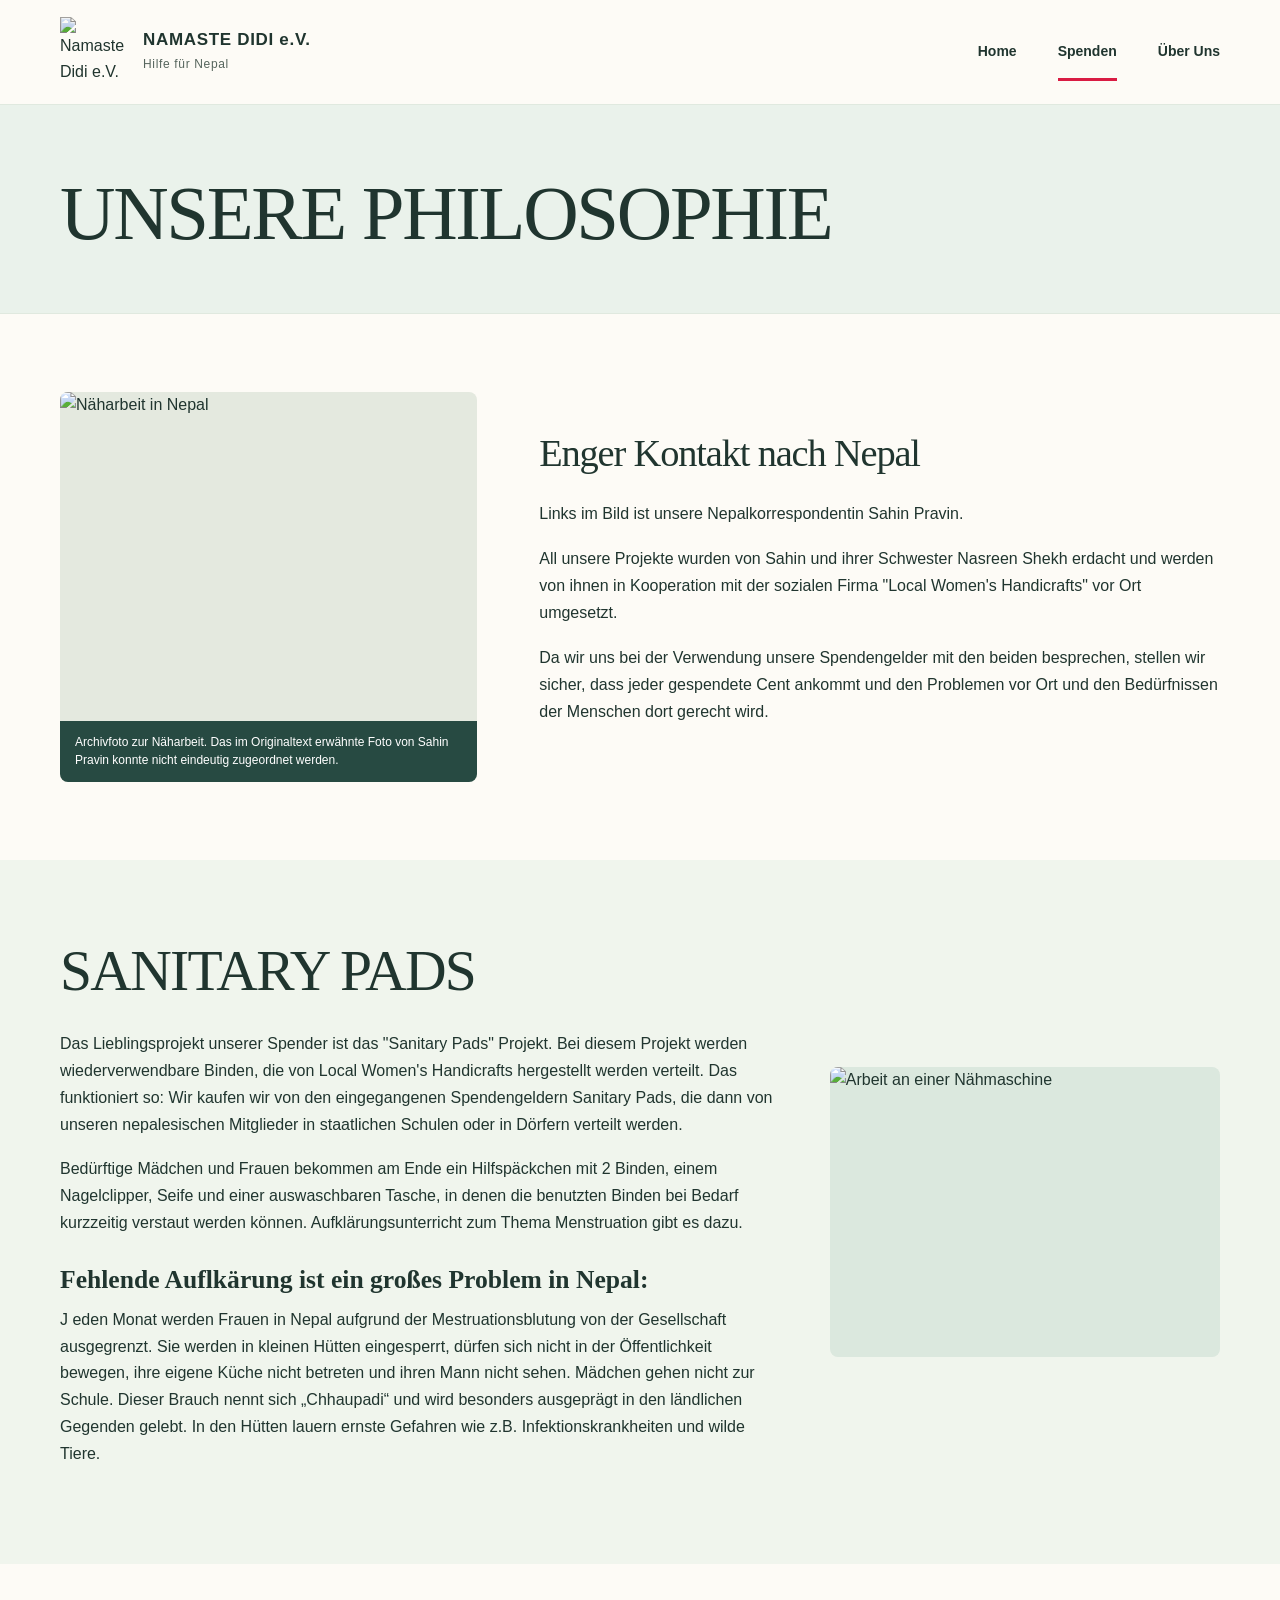
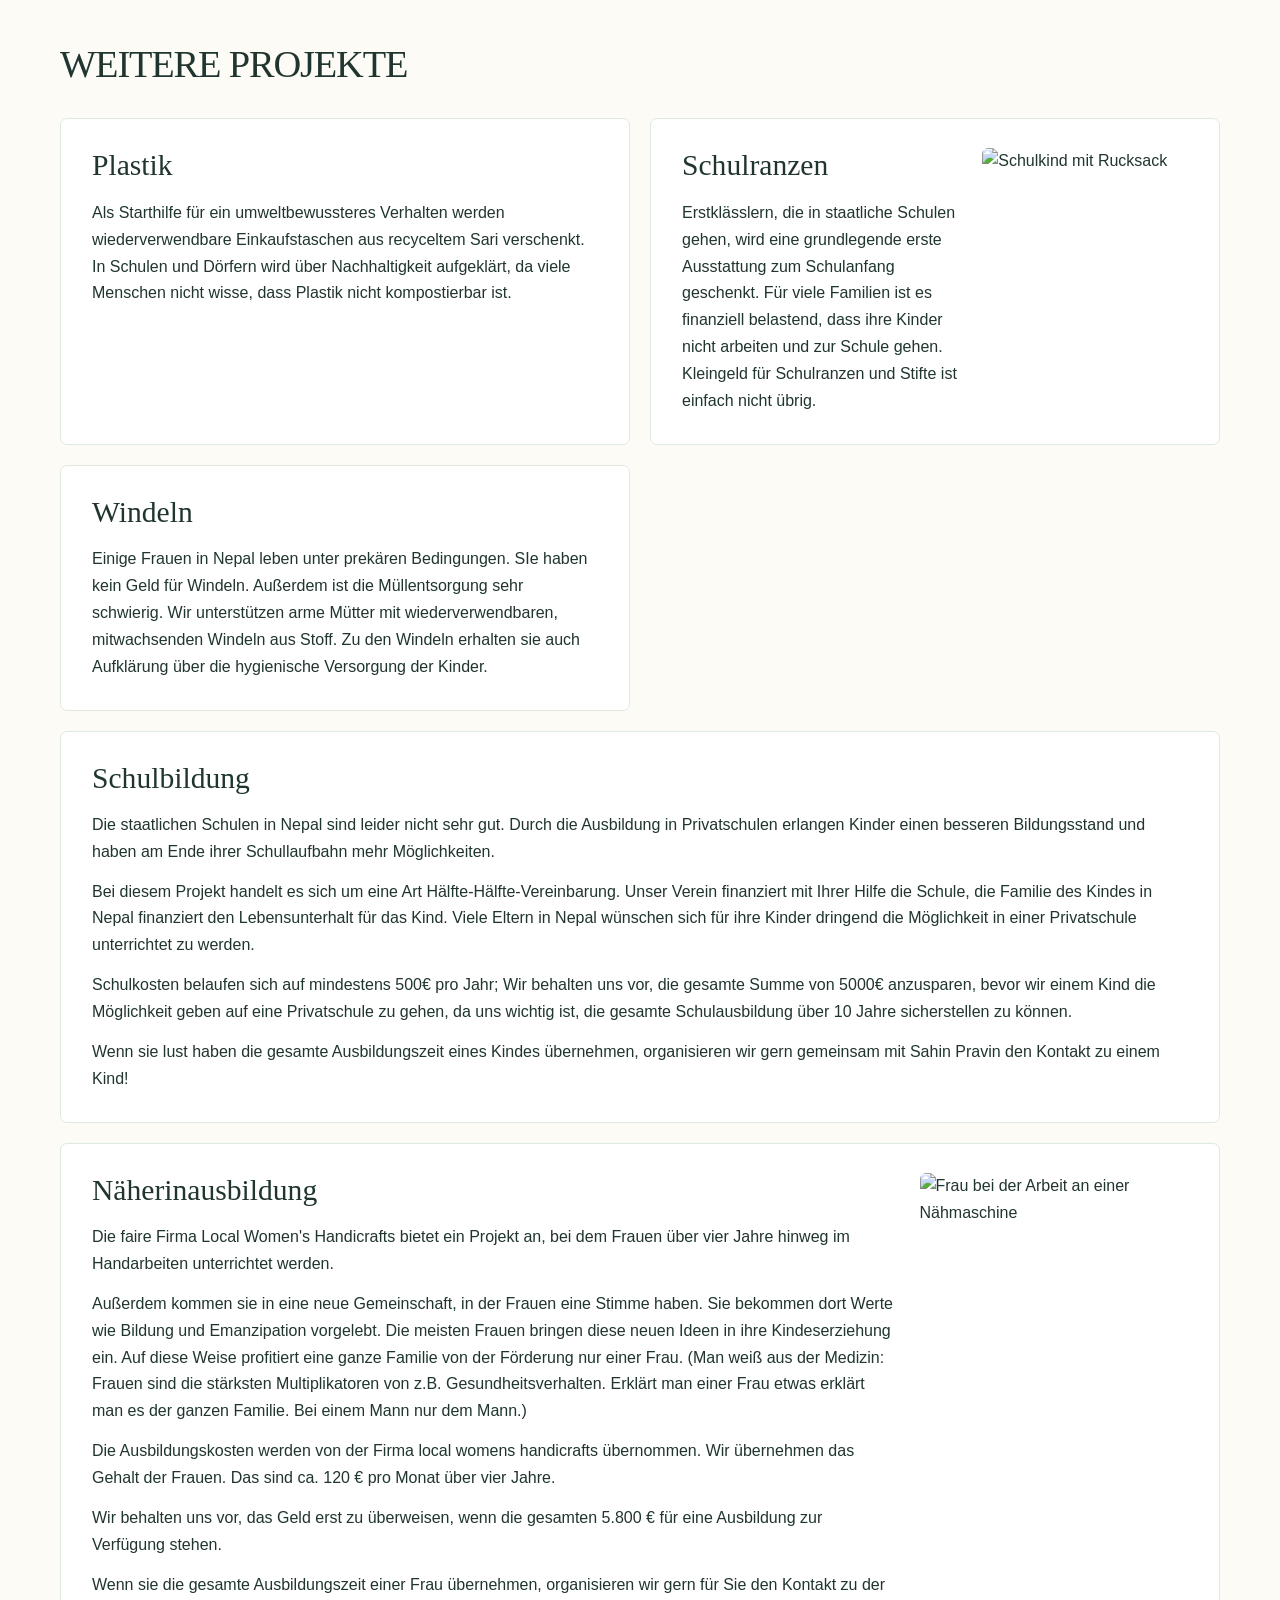
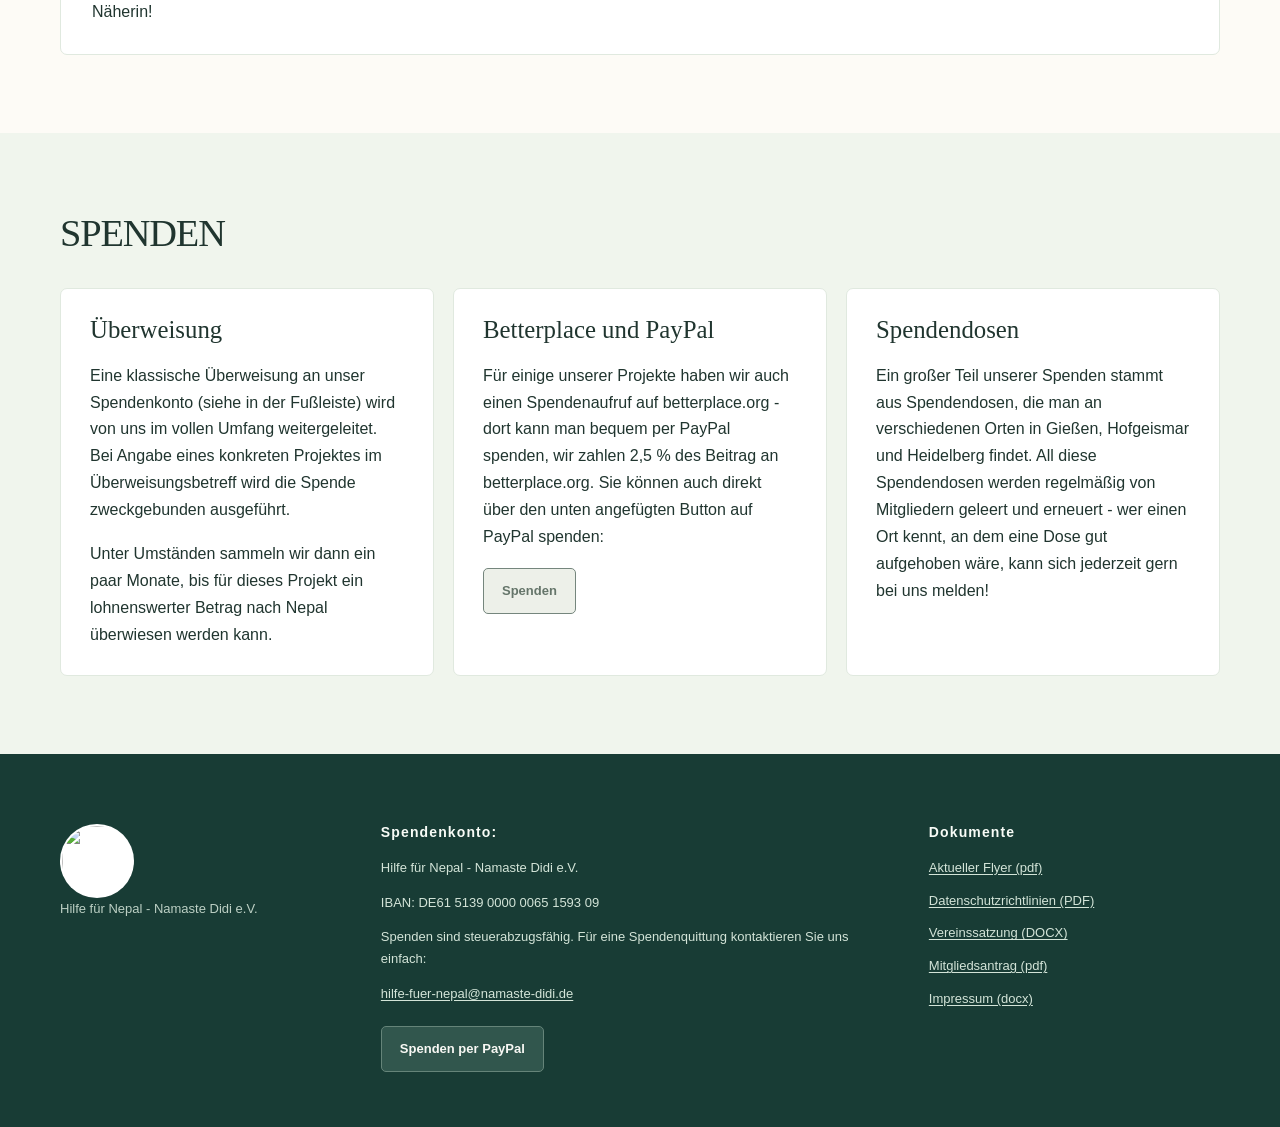
==== projekte.html @ cecbb844 "Add files via upload" ====
<!DOCTYPE html>

<html lang="de">
<head><meta charset="utf-8"/><meta content="width=device-width, initial-scale=1" name="viewport"/>
<title>Spenden – Namaste Didi e.V.</title>
<meta content="Hilfe für Nepal – Namaste Didi e.V." name="description"/>
<link href="assets/logo.png" rel="icon" type="image/png"/>
<link href="styles.css" rel="stylesheet"/>
</head><body>
<a class="skip" href="#inhalt">Zum Inhalt springen</a>

<header class="header"><div class="wrap header-inner">
<a class="brand" href="index.html"><img alt="Namaste Didi e.V. – Hilfe für Nepal" height="70" src="assets/logo.png" width="70"/><span><strong>NAMASTE DIDI e.V.</strong><small>Hilfe für Nepal</small></span></a>
<nav aria-label="Hauptnavigation" class="nav"><a href="index.html">Home</a><a aria-current="page" href="projekte.html">Spenden</a><a href="wir.html">Über Uns</a></nav>
<details class="mobile-nav"><summary>Menü <span aria-hidden="true">☰</span></summary><nav aria-label="Hauptnavigation"><a href="index.html">Home</a><a aria-current="page" href="projekte.html">Spenden</a><a href="wir.html">Über Uns</a></nav></details>
</div></header>
<main id="inhalt">
<section class="page-heading"><div class="wrap"><h1>UNSERE PHILOSOPHIE</h1></div></section>
<section class="section"><div class="wrap project-philosophy"><figure class="philosophy-image"><img alt="Näharbeit in Nepal" height="374" src="assets/naeherin-1.webp" width="403"/><figcaption class="editorial-photo-note">Archivfoto zur Näharbeit. Das im Originaltext erwähnte Foto von Sahin Pravin konnte nicht eindeutig zugeordnet werden.</figcaption></figure><div class="prose"><h2>Enger Kontakt nach Nepal</h2>
<p>Links im Bild ist unsere Nepalkorrespondentin Sahin Pravin.</p>
<p>All unsere Projekte wurden von Sahin und ihrer Schwester Nasreen Shekh erdacht und werden von ihnen in Kooperation mit der sozialen Firma "Local Women's Handicrafts" vor Ort umgesetzt.</p>
<p>Da wir uns bei der Verwendung unsere Spendengelder mit den beiden besprechen, stellen wir sicher, dass jeder gespendete Cent ankommt und den Problemen vor Ort und den Bedürfnissen der Menschen dort gerecht wird.</p></div></div></section>
<section class="section soft"><div class="wrap"><div class="project-feature"><div class="project-feature-text prose"><h2>SANITARY PADS</h2>
<p>Das Lieblingsprojekt unserer Spender ist das "Sanitary Pads" Projekt. Bei diesem Projekt werden wiederverwendbare Binden, die von Local Women's Handicrafts hergestellt werden verteilt. Das funktioniert so: Wir kaufen wir von den eingegangenen Spendengeldern Sanitary Pads, die dann von unseren nepalesischen Mitglieder in staatlichen Schulen oder in Dörfern verteilt werden.</p>
<p>Bedürftige Mädchen und Frauen bekommen am Ende ein Hilfspäckchen mit 2 Binden, einem Nagelclipper, Seife und einer auswaschbaren Tasche, in denen die benutzten Binden bei Bedarf kurzzeitig verstaut werden können. Aufklärungsunterricht zum Thema Menstruation gibt es dazu.</p>
<h3>Fehlende Auflkärung ist ein großes Problem in Nepal:</h3><p>J eden Monat werden Frauen in Nepal aufgrund der Mestruationsblutung von der Gesellschaft ausgegrenzt. Sie werden in kleinen Hütten eingesperrt, dürfen sich nicht in der Öffentlichkeit bewegen, ihre eigene Küche nicht betreten und ihren Mann nicht sehen. Mädchen gehen nicht zur Schule. Dieser Brauch nennt sich „Chhaupadi“ und wird besonders ausgeprägt in den ländlichen Gegenden gelebt. In den Hütten lauern ernste Gefahren wie z.B. Infektionskrankheiten und wilde Tiere.</p></div>
<figure class="project-feature-photo"><img alt="Arbeit an einer Nähmaschine" loading="lazy" src="assets/naeherin-2.webp"/></figure></div></div></section>
<section class="section"><div class="wrap"><h2 class="section-title">WEITERE PROJEKTE</h2>
<div class="projects-list"><article class="project-card"><h3>Plastik</h3><p>Als Starthilfe für ein umweltbewussteres Verhalten werden wiederverwendbare Einkaufstaschen aus recyceltem Sari verschenkt. In Schulen und Dörfern wird über Nachhaltigkeit aufgeklärt, da viele Menschen nicht wisse, dass Plastik nicht kompostierbar ist.</p></article>
<article class="project-card with-image"><div><h3>Schulranzen</h3><p>Erstklässlern, die in staatliche Schulen gehen, wird eine grundlegende erste Ausstattung zum Schulanfang geschenkt. Für viele Familien ist es finanziell belastend, dass ihre Kinder nicht arbeiten und zur Schule gehen. Kleingeld für Schulranzen und Stifte ist einfach nicht übrig.</p></div><img alt="Schulkind mit Rucksack" loading="lazy" src="assets/schulranzen.webp"/></article>
<article class="project-card"><h3>Windeln</h3><p>Einige Frauen in Nepal leben unter prekären Bedingungen. SIe haben kein Geld für Windeln. Außerdem ist die Müllentsorgung sehr schwierig. Wir unterstützen arme Mütter mit wiederverwendbaren, mitwachsenden Windeln aus Stoff. Zu den Windeln erhalten sie auch Aufklärung über die hygienische Versorgung der Kinder.</p></article>
<article class="project-card"><h3>Schulbildung</h3><p>Die staatlichen Schulen in Nepal sind leider nicht sehr gut. Durch die Ausbildung in Privatschulen erlangen Kinder einen besseren Bildungsstand und haben am Ende ihrer Schullaufbahn mehr Möglichkeiten.</p>
<p>Bei diesem Projekt handelt es sich um eine Art Hälfte-Hälfte-Vereinbarung. Unser Verein finanziert mit Ihrer Hilfe die Schule, die Familie des Kindes in Nepal finanziert den Lebensunterhalt für das Kind. Viele Eltern in Nepal wünschen sich für ihre Kinder dringend die Möglichkeit in einer Privatschule unterrichtet zu werden.</p>
<p>Schulkosten belaufen sich auf mindestens 500€ pro Jahr; Wir behalten uns vor, die gesamte Summe von 5000€ anzusparen, bevor wir einem Kind die Möglichkeit geben auf eine Privatschule zu gehen, da uns wichtig ist, die gesamte Schulausbildung über 10 Jahre sicherstellen zu können.</p>
<p>Wenn sie lust haben die gesamte Ausbildungszeit eines Kindes übernehmen, organisieren wir gern gemeinsam mit Sahin Pravin den Kontakt zu einem Kind!</p></article>
<article class="project-card with-image"><div><h3>Näherinausbildung</h3><p>Die faire Firma Local Women's Handicrafts bietet ein Projekt an, bei dem Frauen über vier Jahre hinweg im Handarbeiten unterrichtet werden.</p><p>Außerdem kommen sie in eine neue Gemeinschaft, in der Frauen eine Stimme haben. Sie bekommen dort Werte wie Bildung und Emanzipation vorgelebt. Die meisten Frauen bringen diese neuen Ideen in ihre Kindeserziehung ein. Auf diese Weise profitiert eine ganze Familie von der Förderung nur einer Frau. (Man weiß aus der Medizin: Frauen sind die stärksten Multiplikatoren von z.B. Gesundheitsverhalten. Erklärt man einer Frau etwas erklärt man es der ganzen Familie. Bei einem Mann nur dem Mann.)</p><p>Die Ausbildungskosten werden von der Firma local womens handicrafts übernommen. Wir übernehmen das Gehalt der Frauen. Das sind ca. 120 € pro Monat über vier Jahre.</p>
<p>Wir behalten uns vor, das Geld erst zu überweisen, wenn die gesamten 5.800 € für eine Ausbildung zur Verfügung stehen.</p>
<p>Wenn sie die gesamte Ausbildungszeit einer Frau übernehmen, organisieren wir gern für Sie den Kontakt zu der Näherin!</p></div><img alt="Frau bei der Arbeit an einer Nähmaschine" loading="lazy" src="assets/naeherin-1.webp"/></article>
</div></div></section>
<section class="section soft" id="spenden"><div class="wrap"><h2 class="section-title">SPENDEN</h2>
<div class="donation-grid"><article class="donation-card"><h3>Überweisung</h3><p>Eine klassische Überweisung an unser Spendenkonto (siehe in der Fußleiste) wird von uns im vollen Umfang weitergeleitet. Bei Angabe eines konkreten Projektes im Überweisungsbetreff wird die Spende zweckgebunden ausgeführt.</p><p>Unter Umständen sammeln wir dann ein paar Monate, bis für dieses Projekt ein lohnenswerter Betrag nach Nepal überwiesen werden kann.</p></article>
<article class="donation-card"><h3>Betterplace und PayPal</h3><p>Für einige unserer Projekte haben wir auch einen Spendenaufruf auf betterplace.org - dort kann man bequem per PayPal spenden, wir zahlen 2,5 % des Beitrag an betterplace.org. Sie können auch direkt über den unten angefügten Button auf PayPal spenden:</p><span class="archived-button">Spenden</span></article>
<article class="donation-card"><h3>Spendendosen</h3><p>Ein großer Teil unserer Spenden stammt aus Spendendosen, die man an verschiedenen Orten in Gießen, Hofgeismar und Heidelberg findet. All diese Spendendosen werden regelmäßig von Mitgliedern geleert und erneuert - wer einen Ort kennt, an dem eine Dose gut aufgehoben wäre, kann sich jederzeit gern bei uns melden!</p></article>
</div></div></section>
</main>
<footer class="footer"><div class="wrap footer-inner"><section class="footer-identity"><img alt="" height="74" src="assets/logo.png" width="74"/><p>Hilfe für Nepal - Namaste Didi e.V.</p></section>
<section class="footer-donation"><h2>Spendenkonto:</h2><p>Hilfe für Nepal - Namaste Didi e.V.</p><p>IBAN: DE61 5139 0000 0065 1593 09</p><p>Spenden sind steuerabzugsfähig. Für eine Spendenquittung kontaktieren Sie uns einfach:</p><p><a href="mailto:hilfe-fuer-nepal@namaste-didi.de">hilfe-fuer-nepal@namaste-didi.de</a></p><span class="archived-button">Spenden per PayPal</span></section>
<section class="footer-documents"><h2>Dokumente</h2><a download="Flyer.pdf" href="dokumente/Flyer.pdf">Aktueller Flyer (pdf)</a><a download="Datenschutzrichtlinien.pdf" href="dokumente/Datenschutzrichtlinien.pdf">Datenschutzrichtlinien (PDF)</a><a download="Vereinssatzung.docx" href="dokumente/Vereinssatzung.docx">Vereinssatzung (DOCX)</a><a download="Mitgliedsantrag.pdf" href="dokumente/Mitgliedsantrag.pdf">Mitgliedsantrag (pdf)</a><a download="Impressum-Namaste-Didi.docx" href="dokumente/Impressum-Namaste-Didi.docx">Impressum (docx)</a></section></div></footer>
</body></html>
---- styles.css ----
:root{--bg:#fdfbf6;--ink:#20352f;--forest:#193f36;--blue:#36afe0;--red:#d91b43;--green:#76b876;--sage:#edf4ed;--line:#e0e9df;--muted:#56655d;--serif:Georgia,'Times New Roman',serif}
*,*::before,*::after{box-sizing:border-box}
html{scroll-behavior:smooth}body{margin:0;color:var(--ink);background:var(--bg);font-family:Arial,Helvetica,sans-serif;line-height:1.68;font-size:16px}img{max-width:100%;display:block}a{color:inherit;text-decoration:none}a:hover{text-decoration:underline}button,summary{cursor:pointer}.wrap{width:min(1160px,calc(100% - 52px));margin-inline:auto}
h1,h2,h3{line-height:1.16}h1,h2{font-family:var(--serif);font-weight:500;letter-spacing:-.03em}h1{font-size:clamp(3.5rem,7vw,6rem);margin:0 0 30px}h2{font-size:clamp(2rem,3vw,3rem)}h3{font-size:1.25rem}.skip{position:absolute;top:-50px;left:12px;z-index:50;background:white;padding:10px}.skip:focus{top:8px}
.header{position:relative;z-index:4;background:var(--bg);border-bottom:1px solid var(--line)}.header-inner{display:flex;align-items:center;justify-content:space-between;gap:28px;height:104px}.brand{display:flex;align-items:center;gap:12px;flex-shrink:0}.brand img{width:71px;height:71px;object-fit:contain;mix-blend-mode:multiply}.brand strong{font-size:17px;display:block;line-height:1.2;letter-spacing:.04em}.brand small{font-size:12px;color:var(--muted);display:block;letter-spacing:.055em;margin-top:3px}.nav{display:flex;gap:41px;align-items:center}.nav>a{font-size:14px;font-weight:700;position:relative;padding:33px 0}.nav>a[aria-current="page"]:after{content:"";position:absolute;background:var(--red);height:3px;left:0;right:0;bottom:16px}.mobile-nav{display:none}
.hero{background:linear-gradient(115deg,#fbfcf6,#e8f2eb);border-bottom:1px solid var(--line)}.hero-layout{display:grid;grid-template-columns:1.16fr .82fr;gap:70px;min-height:600px;align-items:center;padding-block:76px 84px}.eyebrow{font-size:12px;letter-spacing:.17em;font-weight:800;color:#b12e45;text-transform:uppercase}.hero h1{color:var(--forest);margin-top:12px}.hero-content p{max-width:650px;margin:0 0 17px;font-size:16px}.hero-content p:first-of-type{font-size:20px;line-height:1.45;color:var(--forest);font-weight:650}.in-text{color:#246f74;text-decoration:underline;text-underline-offset:3px;overflow-wrap:anywhere}.hero-photo{margin:0;border-radius:220px 220px 9px 9px;overflow:hidden;box-shadow:0 15px 55px #17472d22;background:var(--sage);aspect-ratio:1/1.16}.hero-photo img{width:100%;height:100%;object-fit:cover;object-position:50% 50%}.archived-button{display:inline-block;border:1px solid #75867d;color:#65756a;background:#edf0e9;border-radius:5px;padding:11px 18px;font-size:13px;font-weight:750;cursor:default}.home-paypal{margin-top:12px}
.home-details{padding:83px 0 70px}.details-grid{display:grid;grid-template-columns:1fr 1fr;gap:22px}.details-grid article{padding:39px 42px;border-radius:8px;background:#f0f5ee;min-height:310px}.details-grid .club{background:#f6efe6}.details-grid .small-title{font-weight:800;font-size:11px;color:#9a4f40;letter-spacing:.17em;text-transform:uppercase}.details-grid h2{font-size:2.35rem;margin:16px 0 23px}.details-grid p{margin:0 0 15px}.details-grid .date{font-family:var(--serif);font-size:1.55rem;color:#b5324b}.photos-strip{display:grid;grid-template-columns:1.1fr 1fr .8fr;gap:15px;padding-bottom:95px}.photos-strip img{height:240px;width:100%;object-fit:cover;border-radius:6px}.photos-strip img:nth-child(3){object-position:50% 32%}
.page-heading{background:#eaf2eb;padding:64px 0 55px;border-bottom:1px solid var(--line)}.page-heading h1{margin:0;font-size:clamp(3rem,6vw,5rem)}.section{padding:78px 0}.section.soft{background:#f0f5ed}.prose p{margin:0 0 18px}.prose h2{margin:0 0 26px}.prose h3{font-family:var(--serif);font-size:1.6rem;margin:28px 0 12px}.project-philosophy{display:grid;grid-template-columns:.76fr 1.24fr;align-items:center;gap:62px}.philosophy-image{align-self:stretch;min-height:390px;background:#e4e9df;overflow:hidden;border-radius:8px}.philosophy-image img{width:100%;height:100%;object-fit:cover}.project-feature{display:grid;grid-template-columns:1.3fr .7fr;gap:45px;align-items:center}.project-feature-photo{margin:0;overflow:hidden;border-radius:8px;background:#dbe8de}.project-feature-photo img{width:100%;min-height:290px;max-height:430px;object-fit:cover}.project-feature-text h2{font-size:clamp(2.35rem,4.5vw,3.75rem)}.section-title{margin:0 0 32px}.projects-list{display:grid;grid-template-columns:1fr 1fr;gap:20px}.project-card{border-radius:7px;border:1px solid var(--line);background:white;padding:29px 31px}.project-card h3{font-family:var(--serif);font-size:1.85rem;font-weight:500;margin:0 0 17px}.project-card p{margin:0 0 13px}.project-card p:last-child{margin:0}.project-card.with-image{display:grid;grid-template-columns:1.15fr .85fr;gap:22px;align-items:start}.project-card.with-image img{height:100%;min-height:180px;object-fit:cover;border-radius:6px}.project-card:nth-child(4),.project-card:nth-child(5){grid-column:span 2}.project-card:nth-child(5){grid-template-columns:1.5fr .5fr}.donation-grid{display:grid;grid-template-columns:repeat(3,minmax(0,1fr));gap:19px}.donation-card{border:1px solid var(--line);border-radius:7px;background:#fff;padding:27px 29px}.donation-card h3{font-family:var(--serif);font-size:1.55rem;font-weight:500;margin:0 0 18px}.donation-card p{margin:0 0 17px}.donation-card p:last-child{margin:0}
.about-top{display:grid;grid-template-columns:1.4fr .6fr;gap:53px;align-items:center}.about-top h2{font-size:clamp(2rem,3vw,2.85rem)}.about-photo{margin:0;border-radius:7px;overflow:hidden;max-height:420px}.about-photo img{width:100%;height:420px;object-fit:cover}.about-members{max-width:870px;margin:0 auto}.team-grid{display:grid;grid-template-columns:repeat(3,minmax(0,1fr));gap:20px}.team-card{padding:31px;background:white;border:1px solid var(--line);border-radius:7px}.team-number{font-size:12px;color:#a9b4aa;letter-spacing:.15em;font-weight:700}.team-card h2{font-size:1.95rem;margin:26px 0 11px}.team-card h3{font-size:13px;color:#a9434f;letter-spacing:.05em;margin:0 0 19px}.team-card p{margin:0;color:var(--muted)}
.footer{background:#183c35;color:#f8fcf7;padding:70px 0 55px}.footer-inner{display:grid;grid-template-columns:.92fr 1.7fr 1fr;gap:53px}.footer-identity img{background:white;border-radius:50%;padding:2px}.footer-identity p{font-size:14px;opacity:.88;margin:18px 0}.footer h2{font-family:Arial,Helvetica,sans-serif;font-size:14px;letter-spacing:.08em;font-weight:800;margin:0 0 16px}.footer p{font-size:13px;margin:0 0 13px;color:#d3e4d8}.footer a{font-size:13px;text-decoration:underline;text-underline-offset:2px}.footer-documents a{display:block;margin:0 0 11px;color:#d3e4d8}.footer .archived-button{background:#31564d;border-color:#658479;color:#f8f8f4;margin-top:8px}
@media(max-width:1000px){.hero-layout{gap:37px;grid-template-columns:1.2fr .75fr}.projects-list{grid-template-columns:1fr}.project-card:nth-child(4),.project-card:nth-child(5){grid-column:auto}.donation-grid{grid-template-columns:1fr 1fr}.footer-inner{gap:27px}.project-philosophy{gap:29px}.project-feature{gap:29px}}
@media(max-width:730px){.wrap{width:calc(100% - 36px)}.header-inner{height:78px}.brand img{width:55px;height:55px}.brand strong{font-size:14px}.brand small{font-size:10px}.nav{display:none}.mobile-nav{display:block;position:relative}.mobile-nav summary{list-style:none;padding:9px 0;font-size:14px;font-weight:750}.mobile-nav summary::-webkit-details-marker{display:none}.mobile-nav nav{position:absolute;right:-18px;top:40px;min-width:175px;background:var(--bg);border:1px solid var(--line);box-shadow:0 14px 32px #152f2338;z-index:20;padding:9px 18px}.mobile-nav nav a{display:block;font-size:15px;font-weight:700;padding:9px 0}.hero-layout{grid-template-columns:1fr;padding:55px 0 67px;gap:35px}.hero h1{font-size:4.3rem;margin-bottom:20px}.hero-photo{max-width:400px;width:100%;margin:0 auto;aspect-ratio:1.24/1;border-radius:180px 180px 8px 8px}.home-details{padding:60px 0 48px}.details-grid{grid-template-columns:1fr}.details-grid article{padding:29px}.photos-strip{grid-template-columns:1fr 1fr;gap:9px;padding-bottom:64px}.photos-strip img{height:180px}.photos-strip img:first-child{grid-row:span 2;height:369px}.page-heading{padding:50px 0 42px}.section{padding:58px 0}.project-philosophy,.project-feature,.about-top{grid-template-columns:1fr}.philosophy-image{min-height:290px;max-height:410px}.project-feature-photo{max-width:500px}.project-card.with-image,.project-card:nth-child(5){grid-template-columns:1fr}.project-card.with-image img{height:200px;width:100%}.donation-grid{grid-template-columns:1fr}.team-grid{grid-template-columns:1fr 1fr}.footer-inner{grid-template-columns:1fr 1fr;gap:35px}.footer-identity{grid-column:span 2}}
@media(max-width:450px){.hero h1{font-size:3.7rem}.hero-content p:first-of-type{font-size:18px}.team-grid{grid-template-columns:1fr}.footer-inner{grid-template-columns:1fr}.footer-identity{grid-column:auto}.photos-strip img{height:145px}.photos-strip img:first-child{height:299px}.section-title{font-size:2.3rem}.project-card{padding:23px}.project-card h3{font-size:1.55rem}}
@media(prefers-reduced-motion:reduce){html{scroll-behavior:auto}}

.philosophy-image{margin:0;position:relative}.editorial-photo-note{position:absolute;bottom:0;left:0;right:0;background:#193f36ed;color:#fff;font-size:12px;line-height:1.45;padding:13px 15px}
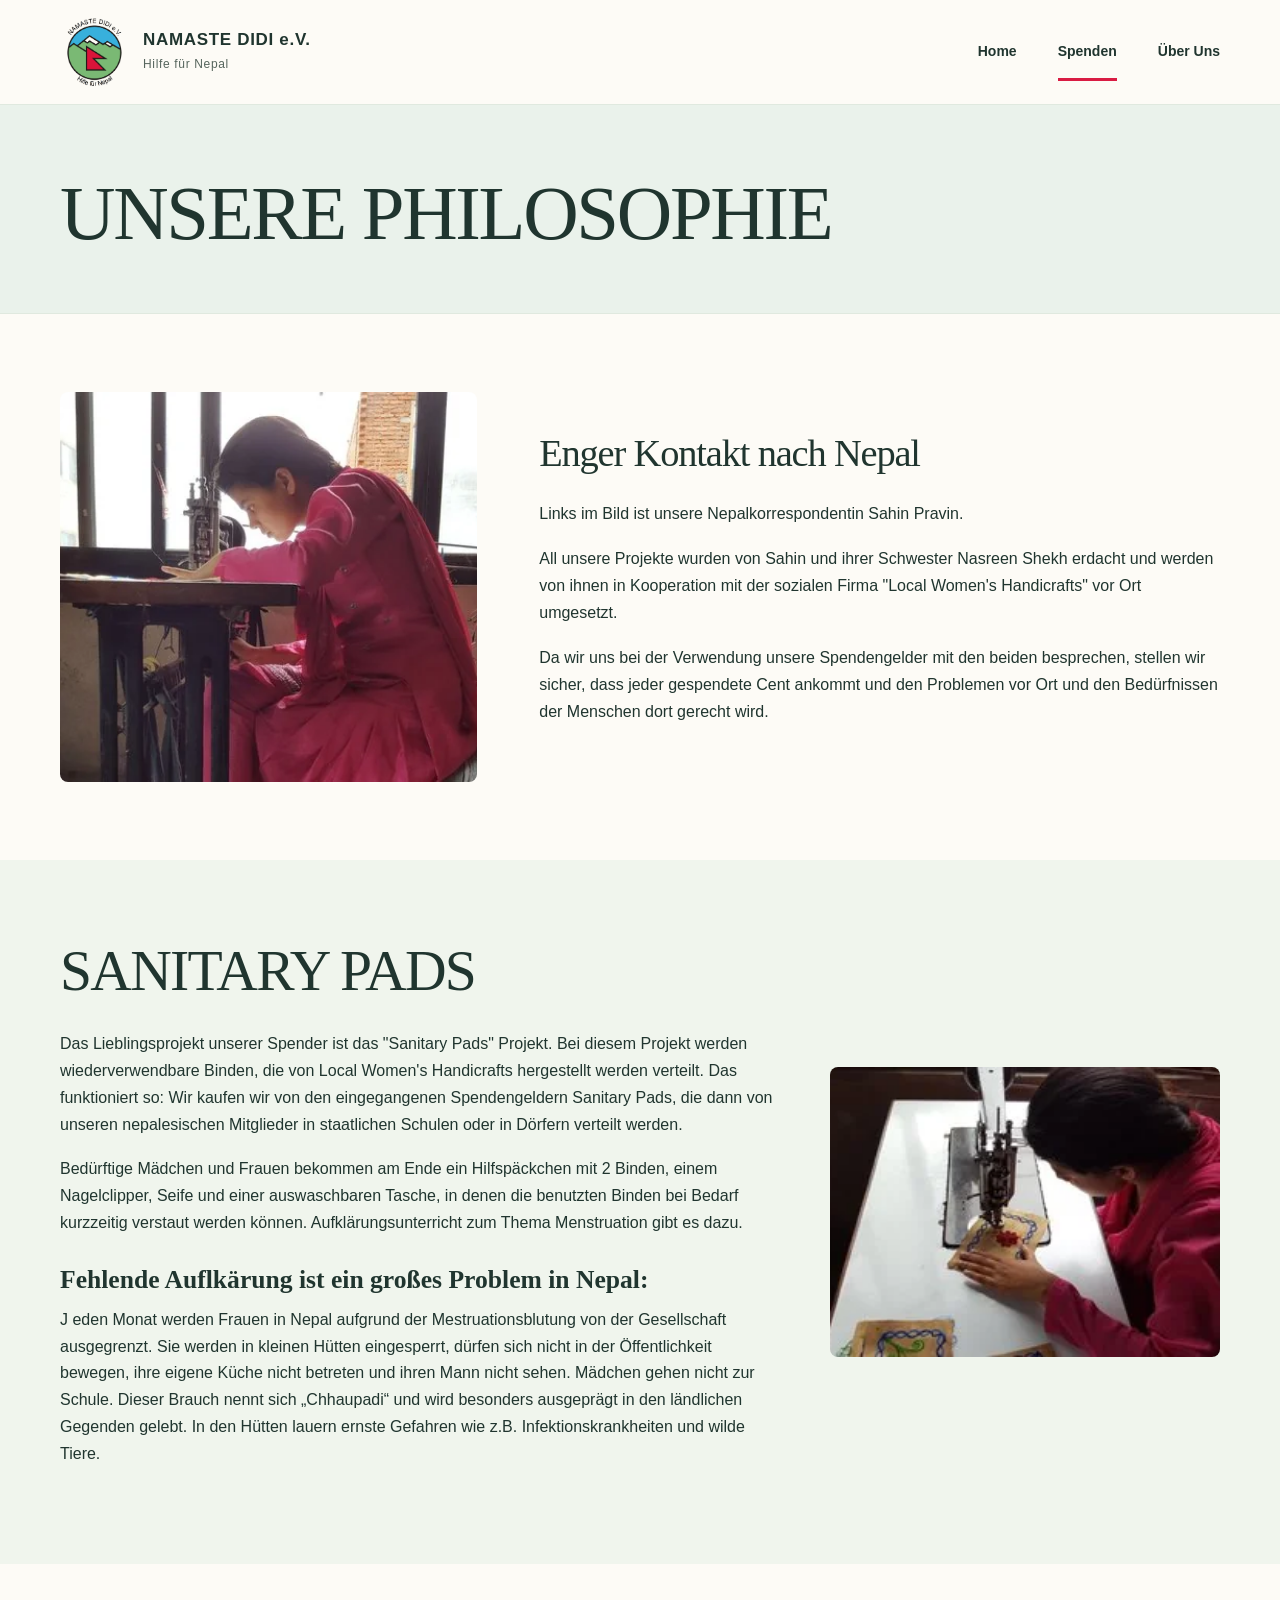
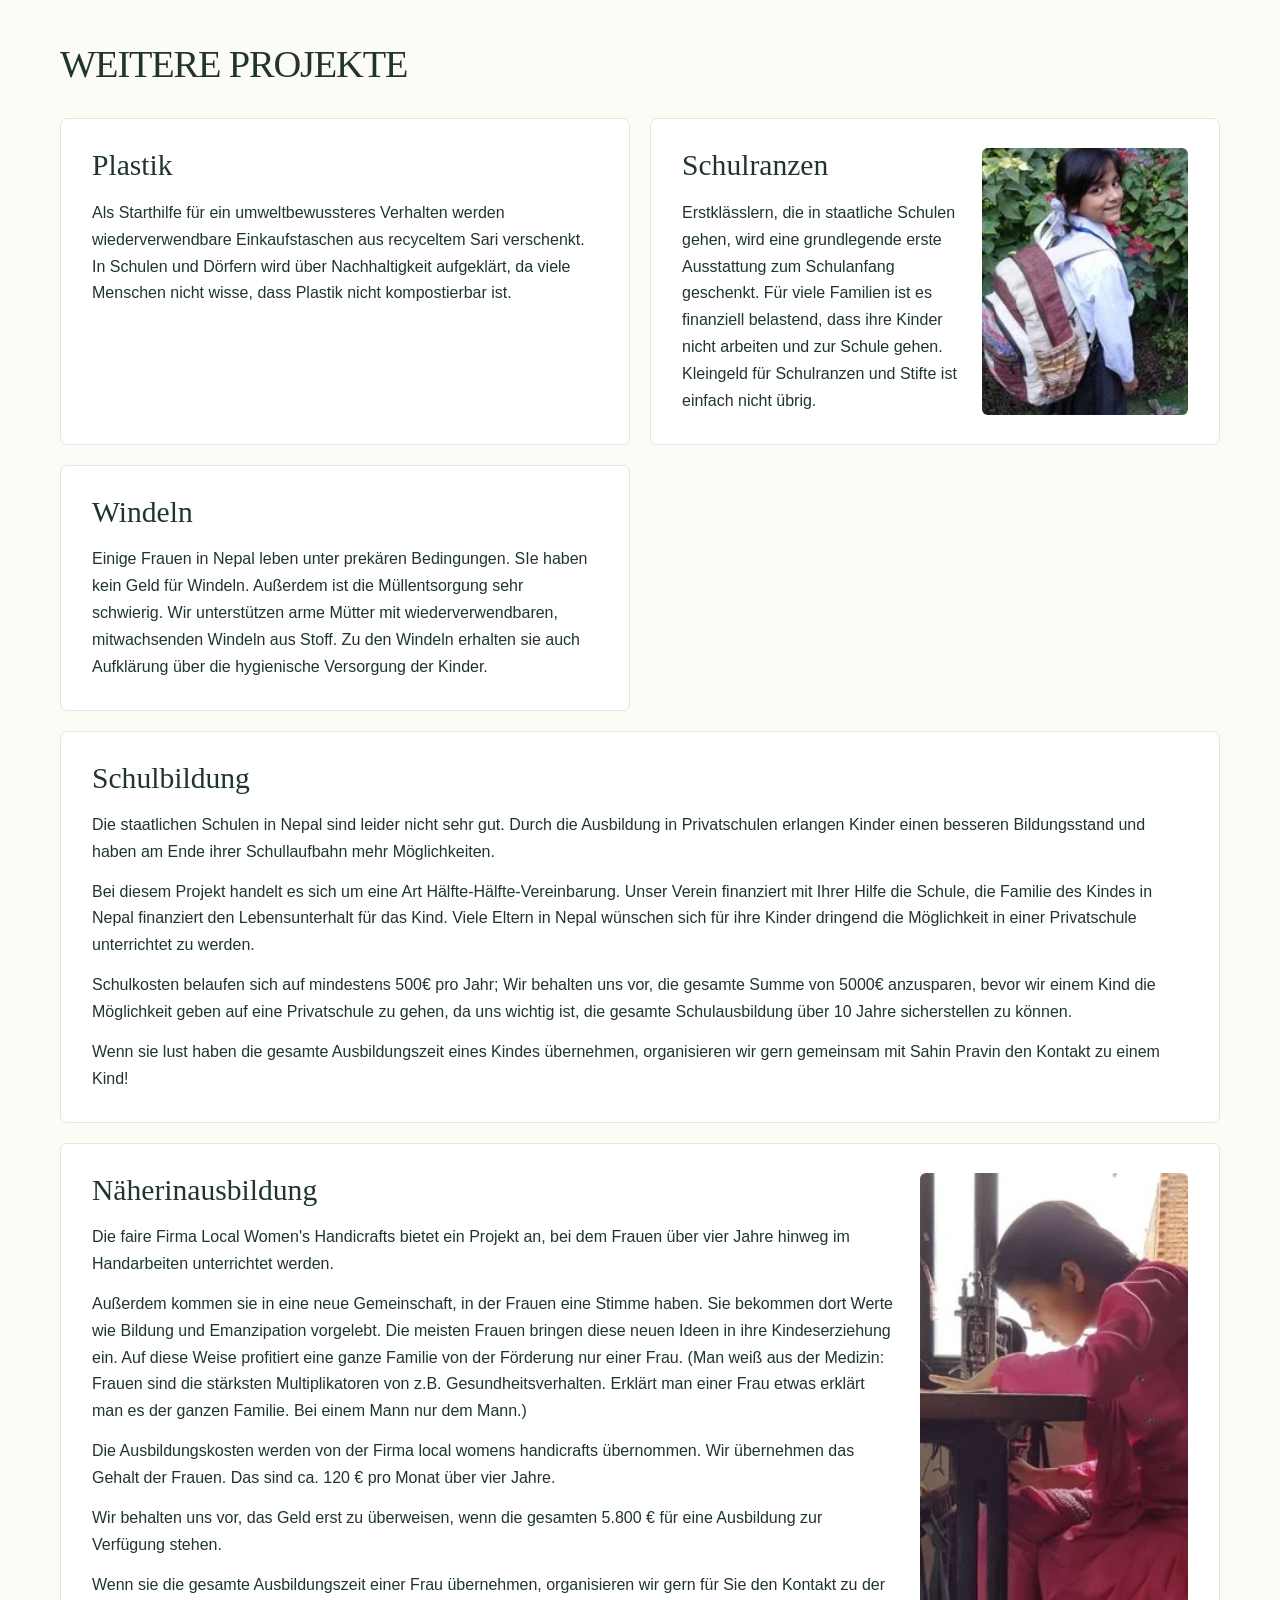
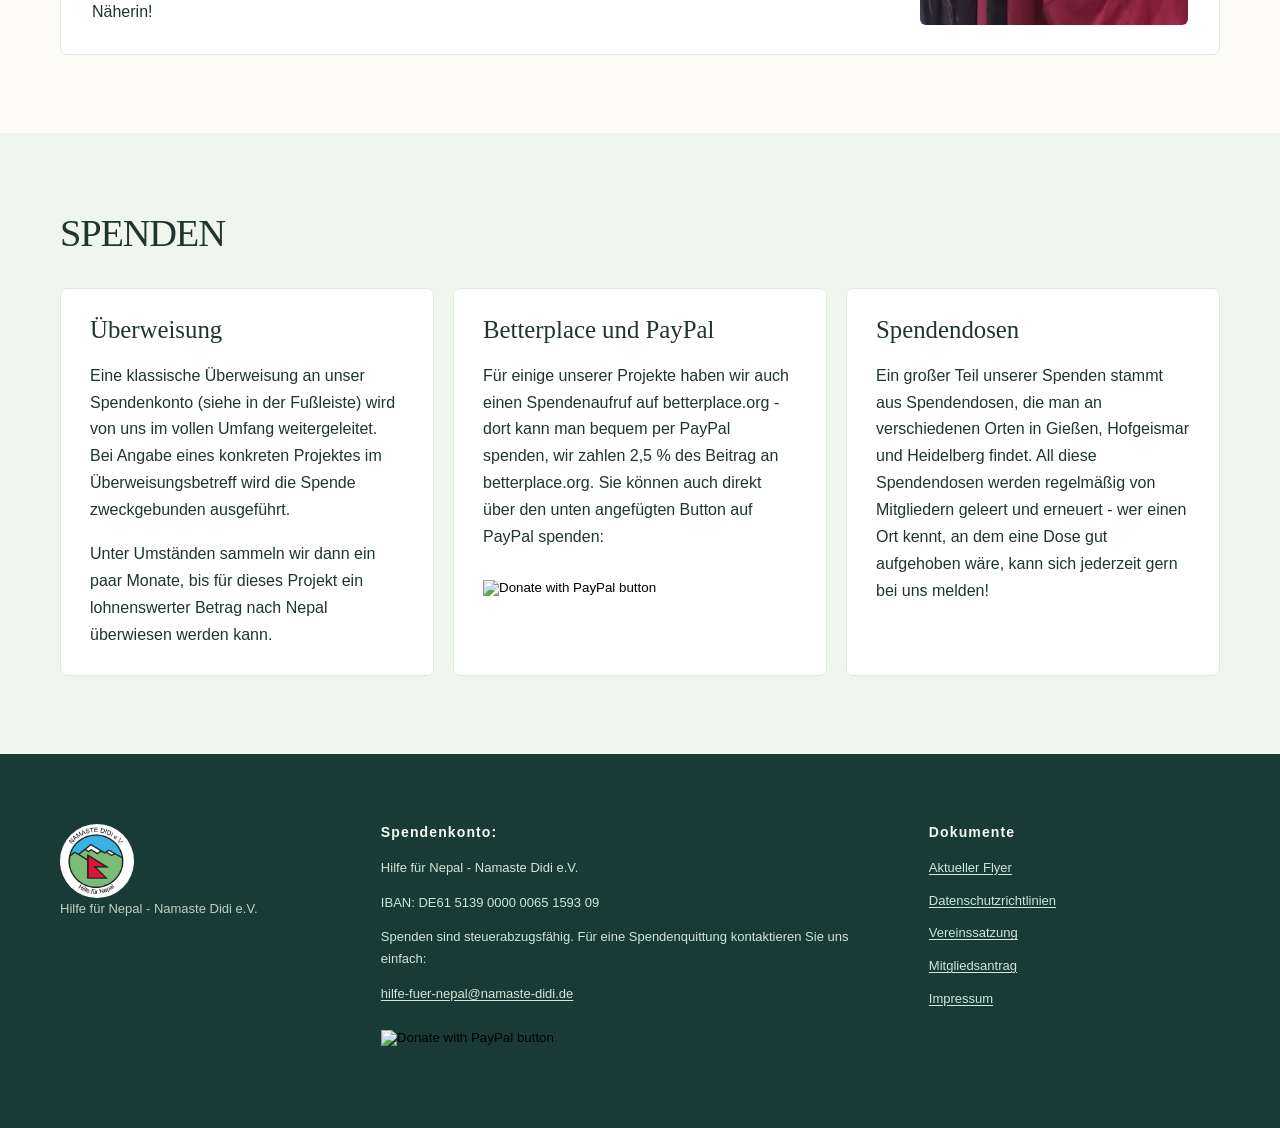
==== commit 1a5ca1d6: "Fix document links and PayPal donation forms; update meeting date and remove editorial notes" ====
--- a/projekte.html
+++ b/projekte.html
@@ -16,7 +16,7 @@
 </div></header>
 <main id="inhalt">
 <section class="page-heading"><div class="wrap"><h1>UNSERE PHILOSOPHIE</h1></div></section>
-<section class="section"><div class="wrap project-philosophy"><figure class="philosophy-image"><img alt="Näharbeit in Nepal" height="374" src="assets/naeherin-1.webp" width="403"/><figcaption class="editorial-photo-note">Archivfoto zur Näharbeit. Das im Originaltext erwähnte Foto von Sahin Pravin konnte nicht eindeutig zugeordnet werden.</figcaption></figure><div class="prose"><h2>Enger Kontakt nach Nepal</h2>
+<section class="section"><div class="wrap project-philosophy"><figure class="philosophy-image"><img alt="Näharbeit in Nepal" height="374" src="assets/naeherin-1.webp" width="403"/></figure><div class="prose"><h2>Enger Kontakt nach Nepal</h2>
 <p>Links im Bild ist unsere Nepalkorrespondentin Sahin Pravin.</p>
 <p>All unsere Projekte wurden von Sahin und ihrer Schwester Nasreen Shekh erdacht und werden von ihnen in Kooperation mit der sozialen Firma "Local Women's Handicrafts" vor Ort umgesetzt.</p>
 <p>Da wir uns bei der Verwendung unsere Spendengelder mit den beiden besprechen, stellen wir sicher, dass jeder gespendete Cent ankommt und den Problemen vor Ort und den Bedürfnissen der Menschen dort gerecht wird.</p></div></div></section>
@@ -39,11 +39,19 @@
 </div></div></section>
 <section class="section soft" id="spenden"><div class="wrap"><h2 class="section-title">SPENDEN</h2>
 <div class="donation-grid"><article class="donation-card"><h3>Überweisung</h3><p>Eine klassische Überweisung an unser Spendenkonto (siehe in der Fußleiste) wird von uns im vollen Umfang weitergeleitet. Bei Angabe eines konkreten Projektes im Überweisungsbetreff wird die Spende zweckgebunden ausgeführt.</p><p>Unter Umständen sammeln wir dann ein paar Monate, bis für dieses Projekt ein lohnenswerter Betrag nach Nepal überwiesen werden kann.</p></article>
-<article class="donation-card"><h3>Betterplace und PayPal</h3><p>Für einige unserer Projekte haben wir auch einen Spendenaufruf auf betterplace.org - dort kann man bequem per PayPal spenden, wir zahlen 2,5 % des Beitrag an betterplace.org. Sie können auch direkt über den unten angefügten Button auf PayPal spenden:</p><span class="archived-button">Spenden</span></article>
+<article class="donation-card"><h3>Betterplace und PayPal</h3><p>Für einige unserer Projekte haben wir auch einen Spendenaufruf auf betterplace.org - dort kann man bequem per PayPal spenden, wir zahlen 2,5 % des Beitrag an betterplace.org. Sie können auch direkt über den unten angefügten Button auf PayPal spenden:</p><form class="paypal-form" action="https://www.paypal.com/donate" method="post" target="_top">
+<input type="hidden" name="hosted_button_id" value="EQ22WCZMBTJYG"/>
+<input type="image" src="https://www.paypalobjects.com/de_DE/DE/i/btn/btn_donate_LG.gif" border="0" name="submit" title="PayPal - The safer, easier way to pay online!" alt="Donate with PayPal button"/>
+<img alt="" border="0" src="https://www.paypal.com/de_DE/i/scr/pixel.gif" width="1" height="1"/>
+</form></article>
 <article class="donation-card"><h3>Spendendosen</h3><p>Ein großer Teil unserer Spenden stammt aus Spendendosen, die man an verschiedenen Orten in Gießen, Hofgeismar und Heidelberg findet. All diese Spendendosen werden regelmäßig von Mitgliedern geleert und erneuert - wer einen Ort kennt, an dem eine Dose gut aufgehoben wäre, kann sich jederzeit gern bei uns melden!</p></article>
 </div></div></section>
 </main>
 <footer class="footer"><div class="wrap footer-inner"><section class="footer-identity"><img alt="" height="74" src="assets/logo.png" width="74"/><p>Hilfe für Nepal - Namaste Didi e.V.</p></section>
-<section class="footer-donation"><h2>Spendenkonto:</h2><p>Hilfe für Nepal - Namaste Didi e.V.</p><p>IBAN: DE61 5139 0000 0065 1593 09</p><p>Spenden sind steuerabzugsfähig. Für eine Spendenquittung kontaktieren Sie uns einfach:</p><p><a href="mailto:hilfe-fuer-nepal@namaste-didi.de">hilfe-fuer-nepal@namaste-didi.de</a></p><span class="archived-button">Spenden per PayPal</span></section>
-<section class="footer-documents"><h2>Dokumente</h2><a download="Flyer.pdf" href="dokumente/Flyer.pdf">Aktueller Flyer (pdf)</a><a download="Datenschutzrichtlinien.pdf" href="dokumente/Datenschutzrichtlinien.pdf">Datenschutzrichtlinien (PDF)</a><a download="Vereinssatzung.docx" href="dokumente/Vereinssatzung.docx">Vereinssatzung (DOCX)</a><a download="Mitgliedsantrag.pdf" href="dokumente/Mitgliedsantrag.pdf">Mitgliedsantrag (pdf)</a><a download="Impressum-Namaste-Didi.docx" href="dokumente/Impressum-Namaste-Didi.docx">Impressum (docx)</a></section></div></footer>
+<section class="footer-donation"><h2>Spendenkonto:</h2><p>Hilfe für Nepal - Namaste Didi e.V.</p><p>IBAN: DE61 5139 0000 0065 1593 09</p><p>Spenden sind steuerabzugsfähig. Für eine Spendenquittung kontaktieren Sie uns einfach:</p><p><a href="mailto:hilfe-fuer-nepal@namaste-didi.de">hilfe-fuer-nepal@namaste-didi.de</a></p><form class="paypal-form" action="https://www.paypal.com/donate" method="post" target="_top">
+<input type="hidden" name="hosted_button_id" value="EQ22WCZMBTJYG"/>
+<input type="image" src="https://www.paypalobjects.com/de_DE/DE/i/btn/btn_donate_LG.gif" border="0" name="submit" title="PayPal - The safer, easier way to pay online!" alt="Donate with PayPal button"/>
+<img alt="" border="0" src="https://www.paypal.com/de_DE/i/scr/pixel.gif" width="1" height="1"/>
+</form></section>
+<section class="footer-documents"><h2>Dokumente</h2><a download="Flyer.pdf" href="documents/Flyer.pdf">Aktueller Flyer</a><a download="Datenschutzrichtlinien.pdf" href="documents/Datenschutzrichtlinien.pdf">Datenschutzrichtlinien</a><a download="Vereinssatzung.docx" href="documents/Vereinssatzung.docx">Vereinssatzung</a><a download="Mitgliedsantrag.pdf" href="documents/Mitgliedsantrag.pdf">Mitgliedsantrag</a><a download="Impressum-Namaste-Didi.docx" href="documents/Impressum-Namaste-Didi.docx">Impressum</a></section></div></footer>
 </body></html>
--- a/styles.css
+++ b/styles.css
@@ -4,14 +4,14 @@
 html{scroll-behavior:smooth}body{margin:0;color:var(--ink);background:var(--bg);font-family:Arial,Helvetica,sans-serif;line-height:1.68;font-size:16px}img{max-width:100%;display:block}a{color:inherit;text-decoration:none}a:hover{text-decoration:underline}button,summary{cursor:pointer}.wrap{width:min(1160px,calc(100% - 52px));margin-inline:auto}
 h1,h2,h3{line-height:1.16}h1,h2{font-family:var(--serif);font-weight:500;letter-spacing:-.03em}h1{font-size:clamp(3.5rem,7vw,6rem);margin:0 0 30px}h2{font-size:clamp(2rem,3vw,3rem)}h3{font-size:1.25rem}.skip{position:absolute;top:-50px;left:12px;z-index:50;background:white;padding:10px}.skip:focus{top:8px}
 .header{position:relative;z-index:4;background:var(--bg);border-bottom:1px solid var(--line)}.header-inner{display:flex;align-items:center;justify-content:space-between;gap:28px;height:104px}.brand{display:flex;align-items:center;gap:12px;flex-shrink:0}.brand img{width:71px;height:71px;object-fit:contain;mix-blend-mode:multiply}.brand strong{font-size:17px;display:block;line-height:1.2;letter-spacing:.04em}.brand small{font-size:12px;color:var(--muted);display:block;letter-spacing:.055em;margin-top:3px}.nav{display:flex;gap:41px;align-items:center}.nav>a{font-size:14px;font-weight:700;position:relative;padding:33px 0}.nav>a[aria-current="page"]:after{content:"";position:absolute;background:var(--red);height:3px;left:0;right:0;bottom:16px}.mobile-nav{display:none}
-.hero{background:linear-gradient(115deg,#fbfcf6,#e8f2eb);border-bottom:1px solid var(--line)}.hero-layout{display:grid;grid-template-columns:1.16fr .82fr;gap:70px;min-height:600px;align-items:center;padding-block:76px 84px}.eyebrow{font-size:12px;letter-spacing:.17em;font-weight:800;color:#b12e45;text-transform:uppercase}.hero h1{color:var(--forest);margin-top:12px}.hero-content p{max-width:650px;margin:0 0 17px;font-size:16px}.hero-content p:first-of-type{font-size:20px;line-height:1.45;color:var(--forest);font-weight:650}.in-text{color:#246f74;text-decoration:underline;text-underline-offset:3px;overflow-wrap:anywhere}.hero-photo{margin:0;border-radius:220px 220px 9px 9px;overflow:hidden;box-shadow:0 15px 55px #17472d22;background:var(--sage);aspect-ratio:1/1.16}.hero-photo img{width:100%;height:100%;object-fit:cover;object-position:50% 50%}.archived-button{display:inline-block;border:1px solid #75867d;color:#65756a;background:#edf0e9;border-radius:5px;padding:11px 18px;font-size:13px;font-weight:750;cursor:default}.home-paypal{margin-top:12px}
+.hero{background:linear-gradient(115deg,#fbfcf6,#e8f2eb);border-bottom:1px solid var(--line)}.hero-layout{display:grid;grid-template-columns:1.16fr .82fr;gap:70px;min-height:600px;align-items:center;padding-block:76px 84px}.eyebrow{font-size:12px;letter-spacing:.17em;font-weight:800;color:#b12e45;text-transform:uppercase}.hero h1{color:var(--forest);margin-top:12px}.hero-content p{max-width:650px;margin:0 0 17px;font-size:16px}.hero-content p:first-of-type{font-size:20px;line-height:1.45;color:var(--forest);font-weight:650}.in-text{color:#246f74;text-decoration:underline;text-underline-offset:3px;overflow-wrap:anywhere}.hero-photo{margin:0;border-radius:220px 220px 9px 9px;overflow:hidden;box-shadow:0 15px 55px #17472d22;background:var(--sage);aspect-ratio:1/1.16}.hero-photo img{width:100%;height:100%;object-fit:cover;object-position:50% 50%}.paypal-form{display:inline-block;margin-top:12px}.paypal-form input[type="image"]{display:block;max-width:100%;height:auto;border:0;cursor:pointer}.paypal-form input[type="image"]:focus-visible{outline:3px solid var(--blue);outline-offset:4px}
 .home-details{padding:83px 0 70px}.details-grid{display:grid;grid-template-columns:1fr 1fr;gap:22px}.details-grid article{padding:39px 42px;border-radius:8px;background:#f0f5ee;min-height:310px}.details-grid .club{background:#f6efe6}.details-grid .small-title{font-weight:800;font-size:11px;color:#9a4f40;letter-spacing:.17em;text-transform:uppercase}.details-grid h2{font-size:2.35rem;margin:16px 0 23px}.details-grid p{margin:0 0 15px}.details-grid .date{font-family:var(--serif);font-size:1.55rem;color:#b5324b}.photos-strip{display:grid;grid-template-columns:1.1fr 1fr .8fr;gap:15px;padding-bottom:95px}.photos-strip img{height:240px;width:100%;object-fit:cover;border-radius:6px}.photos-strip img:nth-child(3){object-position:50% 32%}
 .page-heading{background:#eaf2eb;padding:64px 0 55px;border-bottom:1px solid var(--line)}.page-heading h1{margin:0;font-size:clamp(3rem,6vw,5rem)}.section{padding:78px 0}.section.soft{background:#f0f5ed}.prose p{margin:0 0 18px}.prose h2{margin:0 0 26px}.prose h3{font-family:var(--serif);font-size:1.6rem;margin:28px 0 12px}.project-philosophy{display:grid;grid-template-columns:.76fr 1.24fr;align-items:center;gap:62px}.philosophy-image{align-self:stretch;min-height:390px;background:#e4e9df;overflow:hidden;border-radius:8px}.philosophy-image img{width:100%;height:100%;object-fit:cover}.project-feature{display:grid;grid-template-columns:1.3fr .7fr;gap:45px;align-items:center}.project-feature-photo{margin:0;overflow:hidden;border-radius:8px;background:#dbe8de}.project-feature-photo img{width:100%;min-height:290px;max-height:430px;object-fit:cover}.project-feature-text h2{font-size:clamp(2.35rem,4.5vw,3.75rem)}.section-title{margin:0 0 32px}.projects-list{display:grid;grid-template-columns:1fr 1fr;gap:20px}.project-card{border-radius:7px;border:1px solid var(--line);background:white;padding:29px 31px}.project-card h3{font-family:var(--serif);font-size:1.85rem;font-weight:500;margin:0 0 17px}.project-card p{margin:0 0 13px}.project-card p:last-child{margin:0}.project-card.with-image{display:grid;grid-template-columns:1.15fr .85fr;gap:22px;align-items:start}.project-card.with-image img{height:100%;min-height:180px;object-fit:cover;border-radius:6px}.project-card:nth-child(4),.project-card:nth-child(5){grid-column:span 2}.project-card:nth-child(5){grid-template-columns:1.5fr .5fr}.donation-grid{display:grid;grid-template-columns:repeat(3,minmax(0,1fr));gap:19px}.donation-card{border:1px solid var(--line);border-radius:7px;background:#fff;padding:27px 29px}.donation-card h3{font-family:var(--serif);font-size:1.55rem;font-weight:500;margin:0 0 18px}.donation-card p{margin:0 0 17px}.donation-card p:last-child{margin:0}
 .about-top{display:grid;grid-template-columns:1.4fr .6fr;gap:53px;align-items:center}.about-top h2{font-size:clamp(2rem,3vw,2.85rem)}.about-photo{margin:0;border-radius:7px;overflow:hidden;max-height:420px}.about-photo img{width:100%;height:420px;object-fit:cover}.about-members{max-width:870px;margin:0 auto}.team-grid{display:grid;grid-template-columns:repeat(3,minmax(0,1fr));gap:20px}.team-card{padding:31px;background:white;border:1px solid var(--line);border-radius:7px}.team-number{font-size:12px;color:#a9b4aa;letter-spacing:.15em;font-weight:700}.team-card h2{font-size:1.95rem;margin:26px 0 11px}.team-card h3{font-size:13px;color:#a9434f;letter-spacing:.05em;margin:0 0 19px}.team-card p{margin:0;color:var(--muted)}
-.footer{background:#183c35;color:#f8fcf7;padding:70px 0 55px}.footer-inner{display:grid;grid-template-columns:.92fr 1.7fr 1fr;gap:53px}.footer-identity img{background:white;border-radius:50%;padding:2px}.footer-identity p{font-size:14px;opacity:.88;margin:18px 0}.footer h2{font-family:Arial,Helvetica,sans-serif;font-size:14px;letter-spacing:.08em;font-weight:800;margin:0 0 16px}.footer p{font-size:13px;margin:0 0 13px;color:#d3e4d8}.footer a{font-size:13px;text-decoration:underline;text-underline-offset:2px}.footer-documents a{display:block;margin:0 0 11px;color:#d3e4d8}.footer .archived-button{background:#31564d;border-color:#658479;color:#f8f8f4;margin-top:8px}
+.footer{background:#183c35;color:#f8fcf7;padding:70px 0 55px}.footer-inner{display:grid;grid-template-columns:.92fr 1.7fr 1fr;gap:53px}.footer-identity img{background:white;border-radius:50%;padding:2px}.footer-identity p{font-size:14px;opacity:.88;margin:18px 0}.footer h2{font-family:Arial,Helvetica,sans-serif;font-size:14px;letter-spacing:.08em;font-weight:800;margin:0 0 16px}.footer p{font-size:13px;margin:0 0 13px;color:#d3e4d8}.footer a{font-size:13px;text-decoration:underline;text-underline-offset:2px}.footer-documents a{display:block;margin:0 0 11px;color:#d3e4d8}
 @media(max-width:1000px){.hero-layout{gap:37px;grid-template-columns:1.2fr .75fr}.projects-list{grid-template-columns:1fr}.project-card:nth-child(4),.project-card:nth-child(5){grid-column:auto}.donation-grid{grid-template-columns:1fr 1fr}.footer-inner{gap:27px}.project-philosophy{gap:29px}.project-feature{gap:29px}}
 @media(max-width:730px){.wrap{width:calc(100% - 36px)}.header-inner{height:78px}.brand img{width:55px;height:55px}.brand strong{font-size:14px}.brand small{font-size:10px}.nav{display:none}.mobile-nav{display:block;position:relative}.mobile-nav summary{list-style:none;padding:9px 0;font-size:14px;font-weight:750}.mobile-nav summary::-webkit-details-marker{display:none}.mobile-nav nav{position:absolute;right:-18px;top:40px;min-width:175px;background:var(--bg);border:1px solid var(--line);box-shadow:0 14px 32px #152f2338;z-index:20;padding:9px 18px}.mobile-nav nav a{display:block;font-size:15px;font-weight:700;padding:9px 0}.hero-layout{grid-template-columns:1fr;padding:55px 0 67px;gap:35px}.hero h1{font-size:4.3rem;margin-bottom:20px}.hero-photo{max-width:400px;width:100%;margin:0 auto;aspect-ratio:1.24/1;border-radius:180px 180px 8px 8px}.home-details{padding:60px 0 48px}.details-grid{grid-template-columns:1fr}.details-grid article{padding:29px}.photos-strip{grid-template-columns:1fr 1fr;gap:9px;padding-bottom:64px}.photos-strip img{height:180px}.photos-strip img:first-child{grid-row:span 2;height:369px}.page-heading{padding:50px 0 42px}.section{padding:58px 0}.project-philosophy,.project-feature,.about-top{grid-template-columns:1fr}.philosophy-image{min-height:290px;max-height:410px}.project-feature-photo{max-width:500px}.project-card.with-image,.project-card:nth-child(5){grid-template-columns:1fr}.project-card.with-image img{height:200px;width:100%}.donation-grid{grid-template-columns:1fr}.team-grid{grid-template-columns:1fr 1fr}.footer-inner{grid-template-columns:1fr 1fr;gap:35px}.footer-identity{grid-column:span 2}}
 @media(max-width:450px){.hero h1{font-size:3.7rem}.hero-content p:first-of-type{font-size:18px}.team-grid{grid-template-columns:1fr}.footer-inner{grid-template-columns:1fr}.footer-identity{grid-column:auto}.photos-strip img{height:145px}.photos-strip img:first-child{height:299px}.section-title{font-size:2.3rem}.project-card{padding:23px}.project-card h3{font-size:1.55rem}}
 @media(prefers-reduced-motion:reduce){html{scroll-behavior:auto}}
 
-.philosophy-image{margin:0;position:relative}.editorial-photo-note{position:absolute;bottom:0;left:0;right:0;background:#193f36ed;color:#fff;font-size:12px;line-height:1.45;padding:13px 15px}
+.philosophy-image{margin:0}
